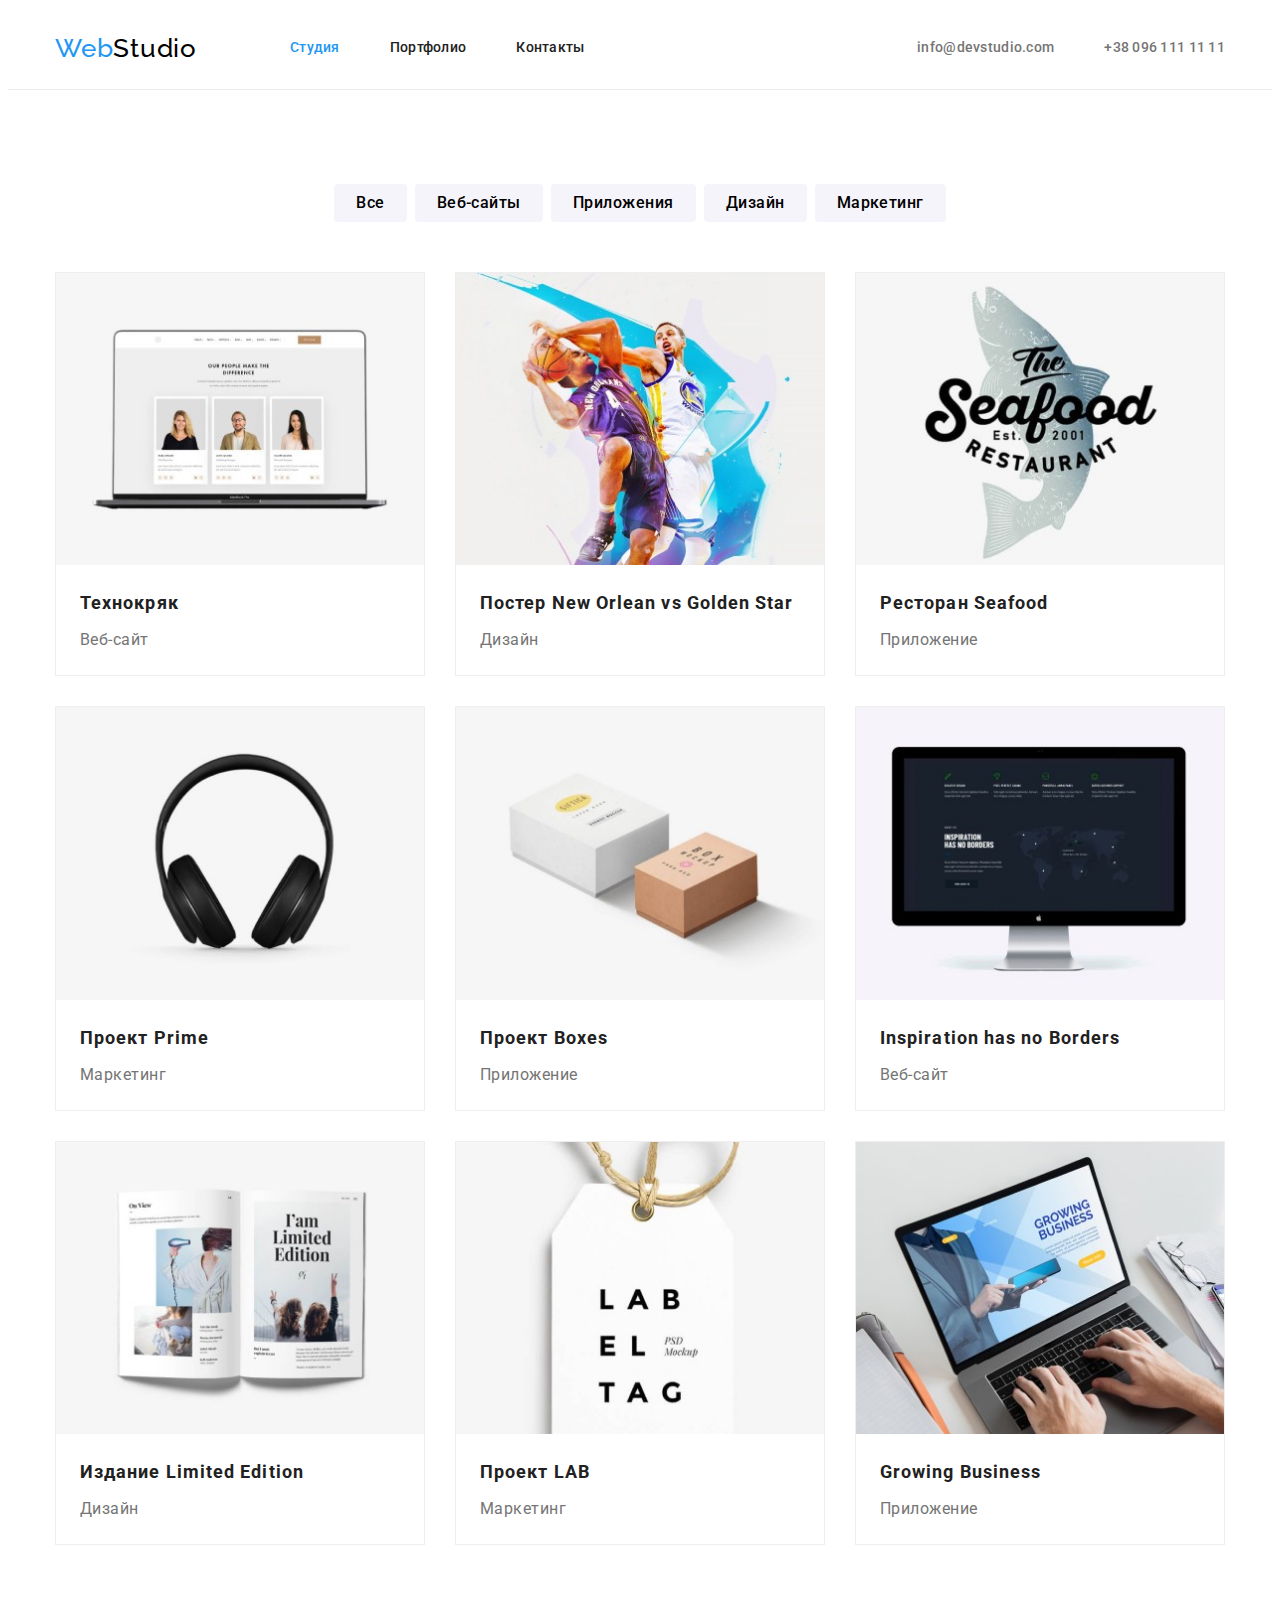
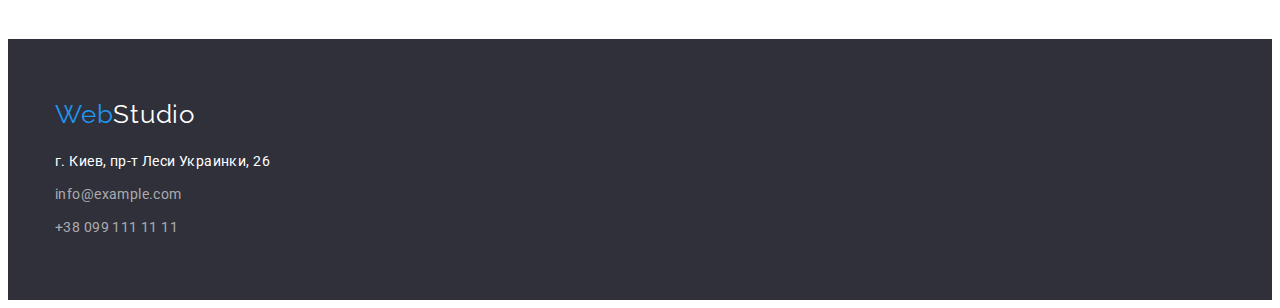
==== portfolio.html @ 8e16f8b9 "add header and hero background" ====
<!DOCTYPE html>
<html lang="ru">
<head>
    <meta charset="UTF-8">
    <meta http-equiv="X-UA-Compatible" content="IE=edge">
    <meta name="viewport" content="width=device-width, initial-scale=1.0">
    <title>Портфолио</title>
    <link rel="preconnect" href="https://fonts.googleapis.com">
    <link rel="preconnect" href="https://fonts.gstatic.com" crossorigin>
    <link href="https://fonts.googleapis.com/css2?family=Raleway:wght@700&family=Roboto:wght@400;500;700;900&display=swap"
        rel="stylesheet">
    <link rel="stylesheet" href="https://github.com/sindresorhus/modern-normalize/blob/main/modern-normalize.css">
    <link rel="stylesheet" href="./css/styles.css">
</head>
<body>
    <header class="header">
        <div class="container hdr-container">
            <nav class="hdr-navigation">
                <a href="" class="link"><span class="st-logo">Web</span><span class="end-logo">Studio</span></a>
                <ul class="list hdr-list">
                    <li class="hdr-list-item"><a href="./index.html" class="link nav current">Студия</a></li>
                    <li class="hdr-list-item"><a href="./portfolio.html" class="link nav hdr-list-item">Портфолио</a> </li>
                    <li class="hdr-list-item"><a href="" class="link nav hdr-list-item">Контакты</a></li>
                </ul>
            </nav>
            <div class="hdr-connect">
                <a href="mailto:info@devstudio.com" class="link contacts-header">info@devstudio.com</a>
                <a href="tel:+380961111111" class="link contacts-header hdr-tel">+38 096 111 11 11</a>
            </div>
        </div>
    </header>
    <main>
        <section class="section">
            <div class="container">
                <ul class="list filter-list">
                    <li class="filter-item"><button class="btn-filter" type="button">Все</button></li>
                    <li class="filter-item"><button class="btn-filter" type="button">Веб-сайты</button></li>
                    <li class="filter-item"><button class="btn-filter" type="button">Приложения</button></li>
                    <li class="filter-item"><button class="btn-filter" type="button">Дизайн</button></li>
                    <li class="filter-item"><button class="btn-filter" type="button">Маркетинг</button></li>
                </ul>
                <ul class="list flex-container">
                    <li class="flex-item">
                        <img width="370" src="./images/pf1.jpg" alt="веб-страница на экране ноутбука">
                        <div class="project-text">
                            <h2 class="project-name">Технокряк</h2>
                            <p class="project-category">Веб-сайт</p>
                        </div>
                    </li>
                    <li class="flex-item">
                        <img width="370" src="./images/pf2.jpg" alt="два баскетболиста борятся за мяч">
                        <div class="project-text">
                            <h2 class="project-name">Постер <span lang="en">New Orlean vs Golden Star</span></h2>
                            <p class="project-category">Дизайн</p>
                        </div>
                    </li>
                    <li class="flex-item">
                        <img width="370" src="./images/pf3.jpg" alt="Лейбл рыбного ресторана">
                        <div class="project-text">
                            <h2 class="project-name">Ресторан <span lang="en">Seafood</span></h2>
                            <p class="project-category">Приложение</p>
                        </div>
                    </li>
                    <li class="flex-item">
                        <img width="370" src="./images/pf4.jpg" alt="чёрные наушники">
                        <div class="project-text">
                            <h2 class="project-name">Проект <span lang="en">Prime</span></h2>
                            <p class="project-category">Маркетинг</p>
                        </div>
                    </li>
                    <li class="flex-item">
                        <img width="370" src="./images/pf5.jpg" alt="белая и коричневая коробки">
                        <div class="project-text">
                            <h2 class="project-name">Проект <span lang="en">Boxes</span></h2>
                            <p class="project-category">Приложение</p>
                        </div>
                    </li>
                    <li class="flex-item">
                        <img width="370" src="./images/pf6.jpg" alt="монитор с катрой мира">
                        <div class="project-text">
                            <h2 class="project-name" lang="en">Inspiration has no Borders</h2>
                            <p class="project-category">Веб-сайт</p>
                        </div>
                    </li>
                    <li class="flex-item">
                        <img width="370" src="./images/pf7.jpg" alt="открытая книга">
                        <div class="project-text">
                            <h2 class="project-name">Издание <span lang="en">Limited Edition</span></h2>
                            <p class="project-category">Дизайн</p>
                        </div>
                    </li>
                    <li class="flex-item">
                        <img width="370" src="./images/pf8.jpg" alt="белая этикетка на шнурке">
                        <div class="project-text">
                            <h2 class="project-name">Проект <span lang="en">LAB</span></h2>
                            <p class="project-category">Маркетинг</p>
                        </div>
                    </li>
                    <li class="flex-item">
                        <img width="370" src="./images/pf9.jpg" alt="руки на клавиатуре ноутбука">
                        <div class="project-text">
                            <h2 class="project-name" lang="en">Growing Business</h2>
                            <p class="project-category">Приложение</p>
                        </div>
                    </li>
                </ul>
            </div>
        </section>
    </main>
    <footer class="footer">
        <div class="container">
            <a href="" class="link"><span class="st-logo">Web</span><span class="end-logo-footer">Studio</span></a>
            <address class="ftr-address">
                <ul class="list">
                    <li class="ftr-item">
                        <a class="link address" target="_blank" rel="norefferer noopener"
                            href="https://goo.gl/maps/YGMbGr7U3puSNSVq7">г. Киев, пр-т Леси Украинки, 26</a>
                    </li>
                    <li class="ftr-item">
                        <a class="link contacts-footer" href="mailto:info@example.com">info@example.com</a>
                    </li>
                    <li class="ftr-item">
                        <a class="link contacts-footer" href="tel:+380991111111">+38 099 111 11 11</a>
                    </li>
                </ul>
            </address>
        </div>
    </footer>
</body>
</html>
---- css/styles.css ----
/* General rules*/

:root {
  --background-color: #2f303a;
  --logo-color: #2196f3;
  --chapter-color: #212121;
  --description-color: #757575;
  --light-color: #fff;
  --btn-order-hov-color: #188ce8;
  --btn-order-shad-color: rgba(0, 0, 0, 0.15);
  --btn-filter-color: #f5f4fa;
  --team-color: #f5f4fa;
  --con-foot-color: rgba(255, 255, 255, 0.6);
}
*,
*::before,
*::after {
  box-sizing: border-box;
}
body {
  font-family: "Roboto", sans-serif;
  color: var(--chapter-color);
}
.list {
  list-style: none;
}
.link {
  text-decoration: none;
}
.visually-hidden {
  position: absolute;
  white-space: nowrap;
  width: 1px;
  height: 1px;
  overflow: hidden;
  border: 0;
  padding: 0;
  clip: rect(0 0 0 0);
  clip-path: inset(50%);
  margin: -1px;
}
.container {
  width: 1200px;
  padding-left: 15px;
  padding-right: 15px;
  margin: 0 auto;
}
p,
h1,
h2,
h3,
h4,
h5,
h6 {
  margin: 0;
}
ul {
  margin: 0;
  padding: 0;
}
img {
  display: block;
  max-width: 100%;
  height: auto;
}

/*Header*/

.header {
  font-weight: 500;
  font-size: 14px;
  line-height: 1.14;
  letter-spacing: 0.02em;
  border-bottom: 1px solid #ececec;
  background-color: var(--light-color);
  padding-top: 25px;
  padding-bottom: 25px;
}
.hdr-container {
  display: flex;
  align-items: center;
}
.hdr-navigation {
  display: flex;
}
.hdr-list {
  display: flex;
  margin-left: 93px;
  align-items: center;
}
.hdr-list-item {
  margin-right: 50px;
}
.hdr-list-item:last-child {
  margin-right: 0px;
}
.hdr-connect {
  display: flex;
  margin-left: auto;
  text-align: center;
}
.hdr-tel {
  margin-left: 50px;
}
.st-logo {
  font-family: "Raleway", sans-serif;
  font-size: 26px;
  line-height: 1.19;
  letter-spacing: 0.03em;
  color: var(--logo-color);
}
.end-logo {
  font-family: "Raleway", sans-serif;
  font-size: 26px;
  line-height: 1.19;
  letter-spacing: 0.03em;
  color: #000;
}
.nav {
  color: var(--chapter-color);
  text-align: center;
}
.contacts-header {
  color: var(--description-color);
}
.email-icon,
.phone-icon {
  object-fit: contain;
  object-position: center;
  margin-right: 10px;
  fill: var(--description-color);
}
.current,
.nav:hover,
.nav:focus,
.contacts-header:hover,
.contacts-header:focus,
.contacts-footer:hover,
.contacts-footer:focus {
  color: var(--logo-color);
  fill: var(--logo-color);
}
.section {
  padding-top: 94px;
  padding-bottom: 94px;
}

/*MAIN разобраться с фоном в герое*/

.hero {
  background: var(--background-color);
  text-align: center;
  padding: 200px 0;
  background-image: linear-gradient(
      rgba(47, 48, 58, 0.4),
      rgba(47, 48, 58, 0.4)
    ),
    url(../images/hero.jpg);
}
.hero-content {
}
.hero-text {
  font-weight: 900;
  font-size: 44px;
  line-height: 1.36;
  text-align: center;
  letter-spacing: 0.06em;
  text-transform: uppercase;
  color: var(--light-color);
  margin-bottom: 30px;
}
.btn-order {
  cursor: pointer;
  background: var(--logo-color);
  box-shadow: 0px 4px 4px var(--btn-order-shad-color);
  border-radius: 4px;
  font-family: "Roboto";
  font-weight: 700;
  font-size: 16px;
  line-height: 1.88;
  display: flex;
  align-items: center;
  text-align: center;
  letter-spacing: 0.06em;
  color: var(--light-color);
  margin: 0 auto;
}
.btn-order:hover {
  background: var(--btn-order-hov-color);
  box-shadow: 0px 4px 4px var(--btn-order-shad-color);
  border-radius: 4px;
  font-weight: 700;
  font-size: 16px;
  line-height: 1.88;
  display: flex;
  align-items: center;
  text-align: center;
  letter-spacing: 0.06em;
  color: var(--light-color);
}
.supremacy {
  font-size: 14px;
  line-height: 1.14;
  letter-spacing: 0.03em;
  text-transform: uppercase;
  margin-bottom: 10px;
}
.supr-list {
  display: flex;
  justify-content: space-between;
}
.supr-item {
  width: 270px;
}
.supremacy-text {
  font-size: 14px;
  line-height: 1.71;
  letter-spacing: 0.03em;
  color: var(--description-color);
}
.activities-section {
  padding-top: 0px;
}
.activities {
  display: flex;
  justify-content: space-between;
}
.team-color {
  background: var(--team-color);
}
.team-list {
  display: flex;
}
.team-item {
  width: 270px;
  box-shadow: 0px 1px 3px rgba(0, 0, 0, 0.12), 0px 1px 1px rgba(0, 0, 0, 0.14),
    0px 2px 1px rgba(0, 0, 0, 0.2);
  border-radius: 0px 0px 4px 4px;
  padding-bottom: 30px;
}
.team-item:not(:last-child) {
  margin-right: 30px;
}
.chapter {
  font-size: 36px;
  line-height: 1.17;
  text-align: center;
  letter-spacing: 0.03em;
  margin-bottom: 50px;
}
.name {
  font-weight: 500;
  font-size: 16px;
  line-height: 1.19;
  text-align: center;
  letter-spacing: 0.03em;
  margin-top: 30px;
  margin-bottom: 10px;
}
.specialty {
  font-size: 16px;
  line-height: 1.19;
  text-align: center;
  letter-spacing: 0.03em;
  color: var(--description-color);
}

/*FOOTER*/
.footer {
  background: var(--background-color);
  padding-top: 60px;
  padding-bottom: 60px;
}
.ftr-address {
  display: flex;
  flex-direction: column;
  margin-top: 20px;
}
.end-logo-footer {
  font-family: "Raleway", sans-serif;
  font-size: 26px;
  line-height: 1.19;
  letter-spacing: 0.03em;
  color: var(--light-color);
}
.address {
  font-style: normal;
  font-size: 14px;
  line-height: 1.71;
  letter-spacing: 0.03em;
  color: var(--light-color);
}
.contacts-footer {
  font-style: normal;
  font-size: 14px;
  line-height: 1.71;
  letter-spacing: 0.03em;
  color: var(--con-foot-color);
}
.ftr-item:not(:first-child) {
  margin-top: 9px;
}

/*PORTFOLIO*/
.project-name {
  font-size: 18px;
  line-height: 2;
  letter-spacing: 0.06em;
  margin-bottom: 4px;
}
.project-category {
  font-size: 16px;
  line-height: 1.87;
  letter-spacing: 0.03em;
  color: var(--description-color);
}
.project-text {
  padding: 20px 24px;
}
.btn-filter {
  cursor: pointer;
  background: var(--btn-filter-color);
  border-radius: 4px;
  font-family: "Roboto";
  font-weight: 500;
  font-size: 16px;
  line-height: 1.62;
  text-align: center;
  letter-spacing: 0.03em;
  height: 38px;
  padding: 6px 22px;
  border: 0px;
}
.btn-filter:active {
  background: var(--logo-color);
  box-shadow: 0px 3px 1px rgba(0, 0, 0, 0.1), 0px 1px 2px rgba(0, 0, 0, 0.08),
    0px 2px 2px rgba(0, 0, 0, 0.12);
  border-radius: 4px;
  font-weight: 500;
  font-size: 16px;
  line-height: 1.62;
  text-align: center;
  letter-spacing: 0.03em;
  color: var(--light-color);
}
.filter-list {
  display: flex;
  flex-direction: row;
  justify-content: center;
  margin-bottom: 50px;
}
.filter-item:not(:last-child) {
  margin-right: 8px;
}
.flex-container {
  display: flex;
  flex-wrap: wrap;
}
.flex-item {
  width: 370px;
  margin-right: 30px;
  margin-bottom: 30px;
  border: 1px solid #eeeeee;
  box-sizing: border-box;
}
.flex-item:nth-child(3n) {
  margin-right: 0px;
}
.flex-item:nth-last-child(-n + 3) {
  margin-bottom: 0px;
}
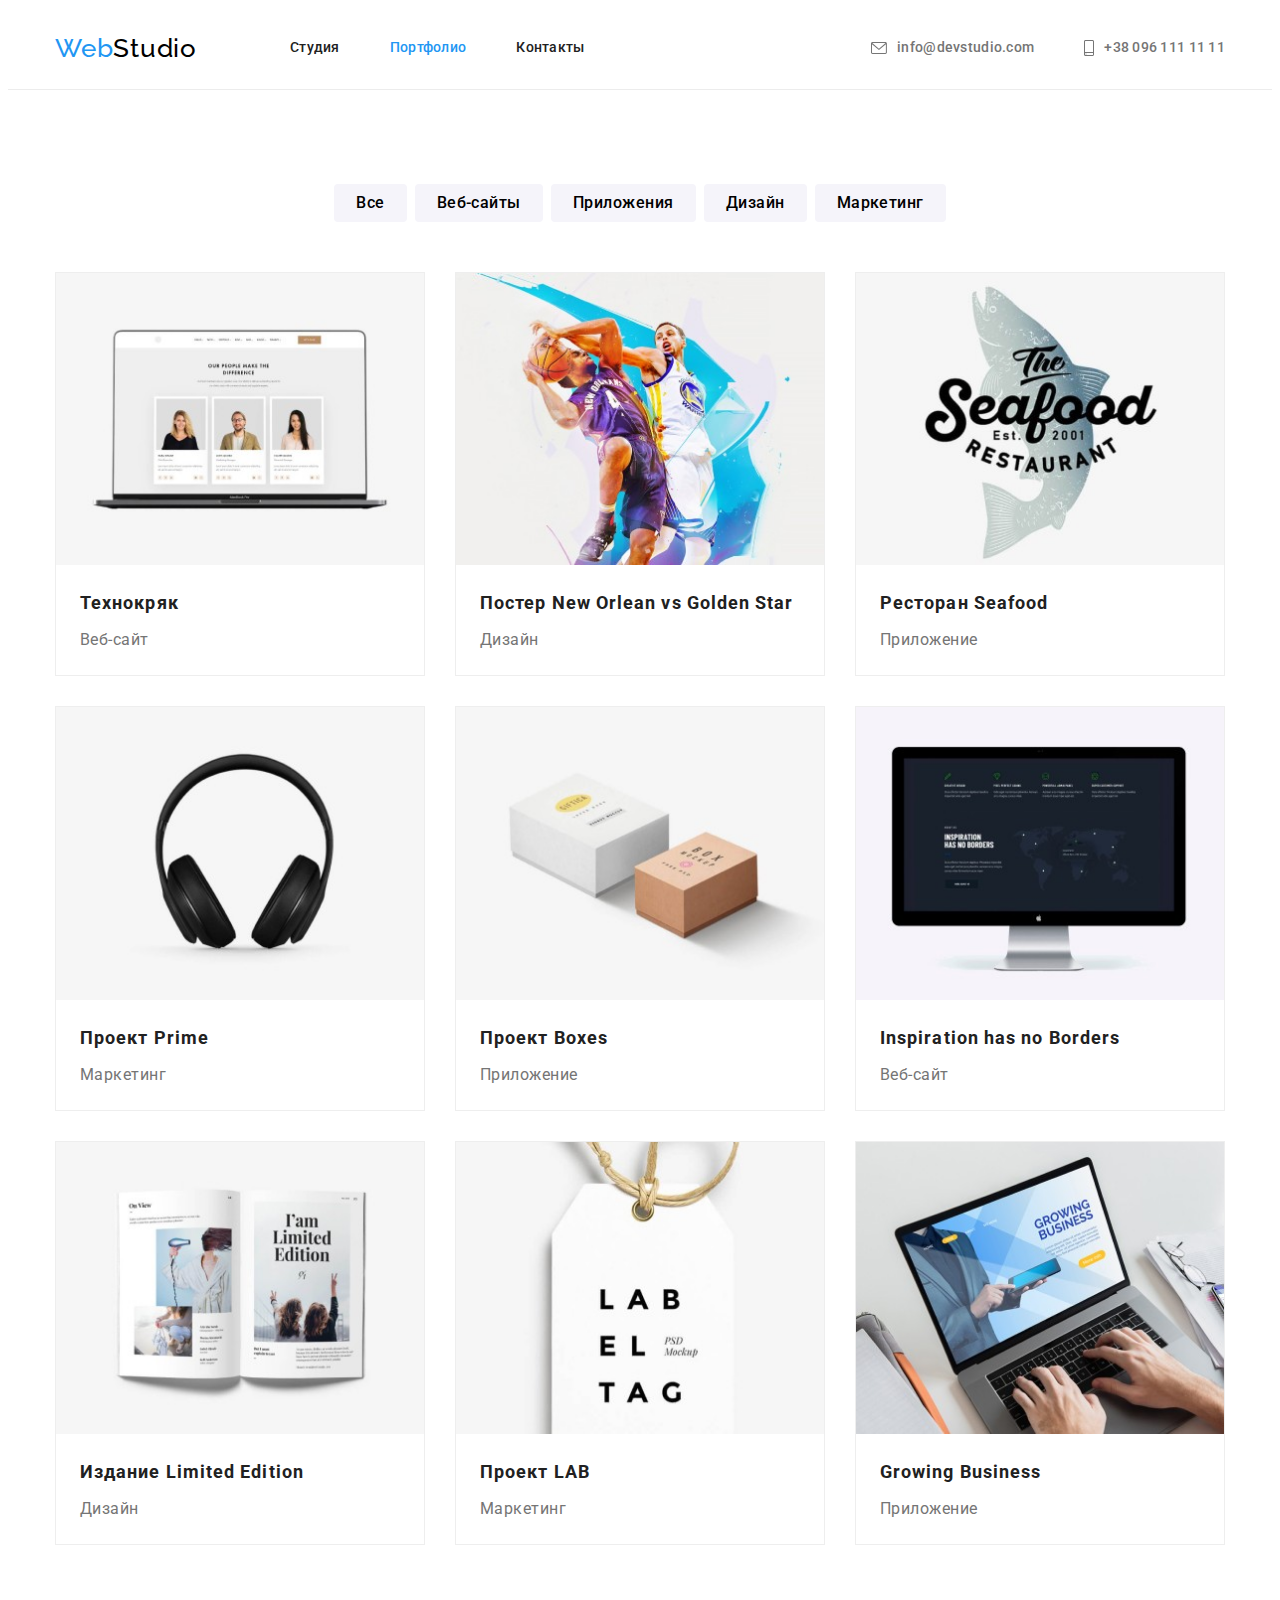
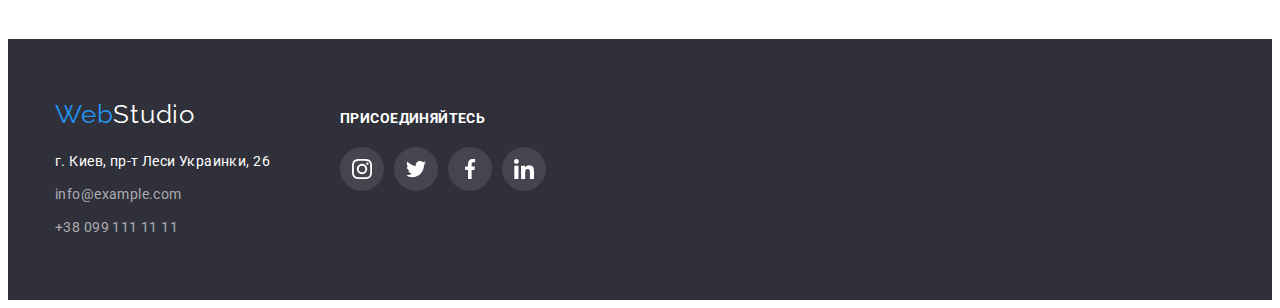
==== commit 4e5831f6: "1st attempt" ====
--- a/portfolio.html
+++ b/portfolio.html
@@ -16,17 +16,29 @@
     <header class="header">
         <div class="container hdr-container">
             <nav class="hdr-navigation">
-                <a href="" class="link"><span class="st-logo">Web</span><span class="end-logo">Studio</span></a>
+                <a href="" class="link header-logo"><span class="st-logo">Web</span><span class="end-logo">Studio</span></a>
                 <ul class="list hdr-list">
-                    <li class="hdr-list-item"><a href="./index.html" class="link nav current">Студия</a></li>
-                    <li class="hdr-list-item"><a href="./portfolio.html" class="link nav hdr-list-item">Портфолио</a> </li>
+                    <li class="hdr-list-item"><a href="./index.html" class="link nav">Студия</a></li>
+                    <li class="hdr-list-item"><a href="./portfolio.html" class="link nav hdr-list-item current">Портфолио</a> </li>
                     <li class="hdr-list-item"><a href="" class="link nav hdr-list-item">Контакты</a></li>
                 </ul>
             </nav>
-            <div class="hdr-connect">
-                <a href="mailto:info@devstudio.com" class="link contacts-header">info@devstudio.com</a>
-                <a href="tel:+380961111111" class="link contacts-header hdr-tel">+38 096 111 11 11</a>
-            </div>
+            <ul class="hdr-connect list">
+                <li>
+                    <a href="mailto:info@devstudio.com" class="link contacts-header">
+                        <svg class="contacts-icon" width="16" height="12">
+                            <use href="./images/icons.svg#icon-envelope"></use>
+                        </svg>
+                        info@devstudio.com</a>
+                </li>
+                <li>
+                    <a href="tel:+380961111111" class="link contacts-header hdr-tel">
+                        <svg class="contacts-icon" width="10" height="16">
+                            <use href="./images/icons.svg#icon-smartphone"></use>
+                        </svg>
+                        +38 096 111 11 11</a>
+                </li>
+            </ul>
         </div>
     </header>
     <main>
@@ -108,22 +120,58 @@
         </section>
     </main>
     <footer class="footer">
-        <div class="container">
-            <a href="" class="link"><span class="st-logo">Web</span><span class="end-logo-footer">Studio</span></a>
-            <address class="ftr-address">
-                <ul class="list">
-                    <li class="ftr-item">
-                        <a class="link address" target="_blank" rel="norefferer noopener"
-                            href="https://goo.gl/maps/YGMbGr7U3puSNSVq7">г. Киев, пр-т Леси Украинки, 26</a>
+        <div class="container ftr-container">
+            <div>
+                <a href="" class="link"><span class="st-logo">Web</span><span class="end-logo-footer">Studio</span></a>
+                <address class="ftr-address">
+                    <ul class="list">
+                        <li class="ftr-item">
+                            <a class="link address" target="_blank" rel="norefferer noopener"
+                                href="https://goo.gl/maps/YGMbGr7U3puSNSVq7">г. Киев, пр-т Леси Украинки, 26</a>
+                        </li>
+                        <li class="ftr-item">
+                            <a class="link contacts-footer" href="mailto:info@example.com">info@example.com</a>
+                        </li>
+                        <li class="ftr-item">
+                            <a class="link contacts-footer" href="tel:+380991111111">+38 099 111 11 11</a>
+                        </li>
+                    </ul>
+                </address>
+            </div>
+            <div class="join-us">
+                <p class="join-us-text">
+                    присоединяйтесь
+                </p>
+                <ul class="list ftr-social-list">
+                    <li>
+                        <a class="link ftr-social-link" href="">
+                            <svg width="20" height="20">
+                                <use href="./images/icons.svg#icon-instagram-2"></use>
+                            </svg>
+                        </a>
                     </li>
-                    <li class="ftr-item">
-                        <a class="link contacts-footer" href="mailto:info@example.com">info@example.com</a>
+                    <li>
+                        <a class="link ftr-social-link" href="">
+                            <svg width="20" height="20">
+                                <use href="./images/icons.svg#icon-twitter-1"></use>
+                            </svg>
+                        </a>
                     </li>
-                    <li class="ftr-item">
-                        <a class="link contacts-footer" href="tel:+380991111111">+38 099 111 11 11</a>
+                    <li>
+                        <a class="link ftr-social-link" href="">
+                            <svg width="20" height="20">
+                                <use href="./images/icons.svg#icon-facebook-1"></use>
+                            </svg>
+                        </a>
                     </li>
-                </ul>
-            </address>
+                    <li>
+                        <a class="link ftr-social-link" href="">
+                            <svg width="20" height="20">
+                                <use href="./images/icons.svg#icon-linkedin-1"></use>
+                            </svg>
+                        </a>
+                    </li>
+            </div>
         </div>
     </footer>
 </body>
--- a/css/styles.css
+++ b/css/styles.css
@@ -11,6 +11,8 @@
   --btn-filter-color: #f5f4fa;
   --team-color: #f5f4fa;
   --con-foot-color: rgba(255, 255, 255, 0.6);
+  --social-icon: #AFB1B8;
+  --project-border: #eeeeee;
 }
 *,
 *::before,
@@ -73,6 +75,10 @@
   letter-spacing: 0.02em;
   border-bottom: 1px solid #ececec;
   background-color: var(--light-color);
+  /* padding-top: 25px;
+  padding-bottom: 25px; */
+}
+.header-logo{
   padding-top: 25px;
   padding-bottom: 25px;
 }
@@ -97,7 +103,6 @@
 .hdr-connect {
   display: flex;
   margin-left: auto;
-  text-align: center;
 }
 .hdr-tel {
   margin-left: 50px;
@@ -119,16 +124,21 @@
 .nav {
   color: var(--chapter-color);
   text-align: center;
+  padding-top: 32px;
+  padding-bottom: 32px;
 }
 .contacts-header {
+  display: flex;
+  align-items: center;
   color: var(--description-color);
-}
-.email-icon,
-.phone-icon {
+  padding-top: 32px;
+  padding-bottom: 32px;
+}
+.contacts-icon {
   object-fit: contain;
   object-position: center;
   margin-right: 10px;
-  fill: var(--description-color);
+  fill: currentColor;
 }
 .current,
 .nav:hover,
@@ -145,19 +155,24 @@
   padding-bottom: 94px;
 }
 
-/*MAIN разобраться с фоном в герое*/
+/*MAIN*/
 
 .hero {
   background: var(--background-color);
   text-align: center;
   padding: 200px 0;
+  max-width: 1600px;
   background-image: linear-gradient(
-      rgba(47, 48, 58, 0.4),
-      rgba(47, 48, 58, 0.4)
-    ),
-    url(../images/hero.jpg);
+    rgba(47, 48, 58, 0.4),
+    rgba(47, 48, 58, 0.4)
+  ),
+  url(../images/hero.jpg);
+  background-size: cover;
+  background-repeat: no-repeat;
+  background-position: center;
 }
 .hero-content {
+
 }
 .hero-text {
   font-weight: 900;
@@ -174,6 +189,7 @@
   background: var(--logo-color);
   box-shadow: 0px 4px 4px var(--btn-order-shad-color);
   border-radius: 4px;
+  border-width: 0px;
   font-family: "Roboto";
   font-weight: 700;
   font-size: 16px;
@@ -184,6 +200,7 @@
   letter-spacing: 0.06em;
   color: var(--light-color);
   margin: 0 auto;
+  padding: 10px 32px;
 }
 .btn-order:hover {
   background: var(--btn-order-hov-color);
@@ -217,6 +234,13 @@
   line-height: 1.71;
   letter-spacing: 0.03em;
   color: var(--description-color);
+}
+.supr-icon{
+  height: 120px;
+  background-color: var(--team-color);
+  padding: 25px 100px;
+  border-radius: 4px;
+  margin-bottom: 30px;
 }
 .activities-section {
   padding-top: 0px;
@@ -264,8 +288,42 @@
   letter-spacing: 0.03em;
   color: var(--description-color);
 }
+.social-list{
+  display: flex;
+  padding: 16px 32px 0px;
+  justify-content: space-between;
+}
+.social-link{
+  display: flex;
+  padding: 12px;
+  fill: var(--social-icon);
+}
+.social-link:hover,
+.social-link:focus{
+  background-color: var(--logo-color);
+  border-radius: 75%;
+  fill: var(--light-color);
+}
+.clients-list{
+  display: flex;
+  flex-wrap: wrap;
+  justify-content: space-between;
+}
+.client-item{
+display: block;
+padding: 16px 32px;
+border: 1px solid var(--social-icon);
+border-radius: 4px;
+fill: var(--social-icon);
+}
+.client-item:hover,
+.client-item:focus{
+fill: var(--logo-color);
+border-color: var(--logo-color);
+}
 
 /*FOOTER*/
+
 .footer {
   background: var(--background-color);
   padding-top: 60px;
@@ -300,8 +358,40 @@
 .ftr-item:not(:first-child) {
   margin-top: 9px;
 }
+.ftr-container{
+display: flex;
+}
+.join-us{
+margin-left: 70px;
+padding: 12px 0px 40px;
+}
+.join-us-text{
+  margin-bottom: 20px;
+  font-weight: 700;
+font-size: 14px;
+line-height: 1.14;
+letter-spacing: 0.03em;
+text-transform: uppercase;
+color: var(--light-color);
+}
+.ftr-social-list{
+  display: flex;
+}
+.ftr-social-link{
+  display: flex;
+  padding: 12px;
+  margin-right: 10px;
+  border-radius: 50%;
+  background: rgba(255, 255, 255, 0.1);
+  fill: var(--light-color);
+}
+.ftr-social-link:focus,
+.ftr-social-link:hover{
+  background-color: var(--logo-color);
+}
 
 /*PORTFOLIO*/
+
 .project-name {
   font-size: 18px;
   line-height: 2;
@@ -343,6 +433,11 @@
   letter-spacing: 0.03em;
   color: var(--light-color);
 }
+.btn-filter:hover,
+.btn-filter:focus{
+  box-shadow: 0px 3px 1px rgba(0, 0, 0, 0.1), 0px 1px 2px rgba(0, 0, 0, 0.08),
+  0px 2px 2px rgba(0, 0, 0, 0.12);
+}
 .filter-list {
   display: flex;
   flex-direction: row;
@@ -360,7 +455,7 @@
   width: 370px;
   margin-right: 30px;
   margin-bottom: 30px;
-  border: 1px solid #eeeeee;
+  border: 1px solid var(--project-border);
   box-sizing: border-box;
 }
 .flex-item:nth-child(3n) {
@@ -369,3 +464,6 @@
 .flex-item:nth-last-child(-n + 3) {
   margin-bottom: 0px;
 }
+.flex-item:hover {
+  box-shadow: 0px 1px 1px rgba(0, 0, 0, 0.12), 0px 4px 4px rgba(0, 0, 0, 0.06), 1px 4px 6px rgba(0, 0, 0, 0.16);
+}